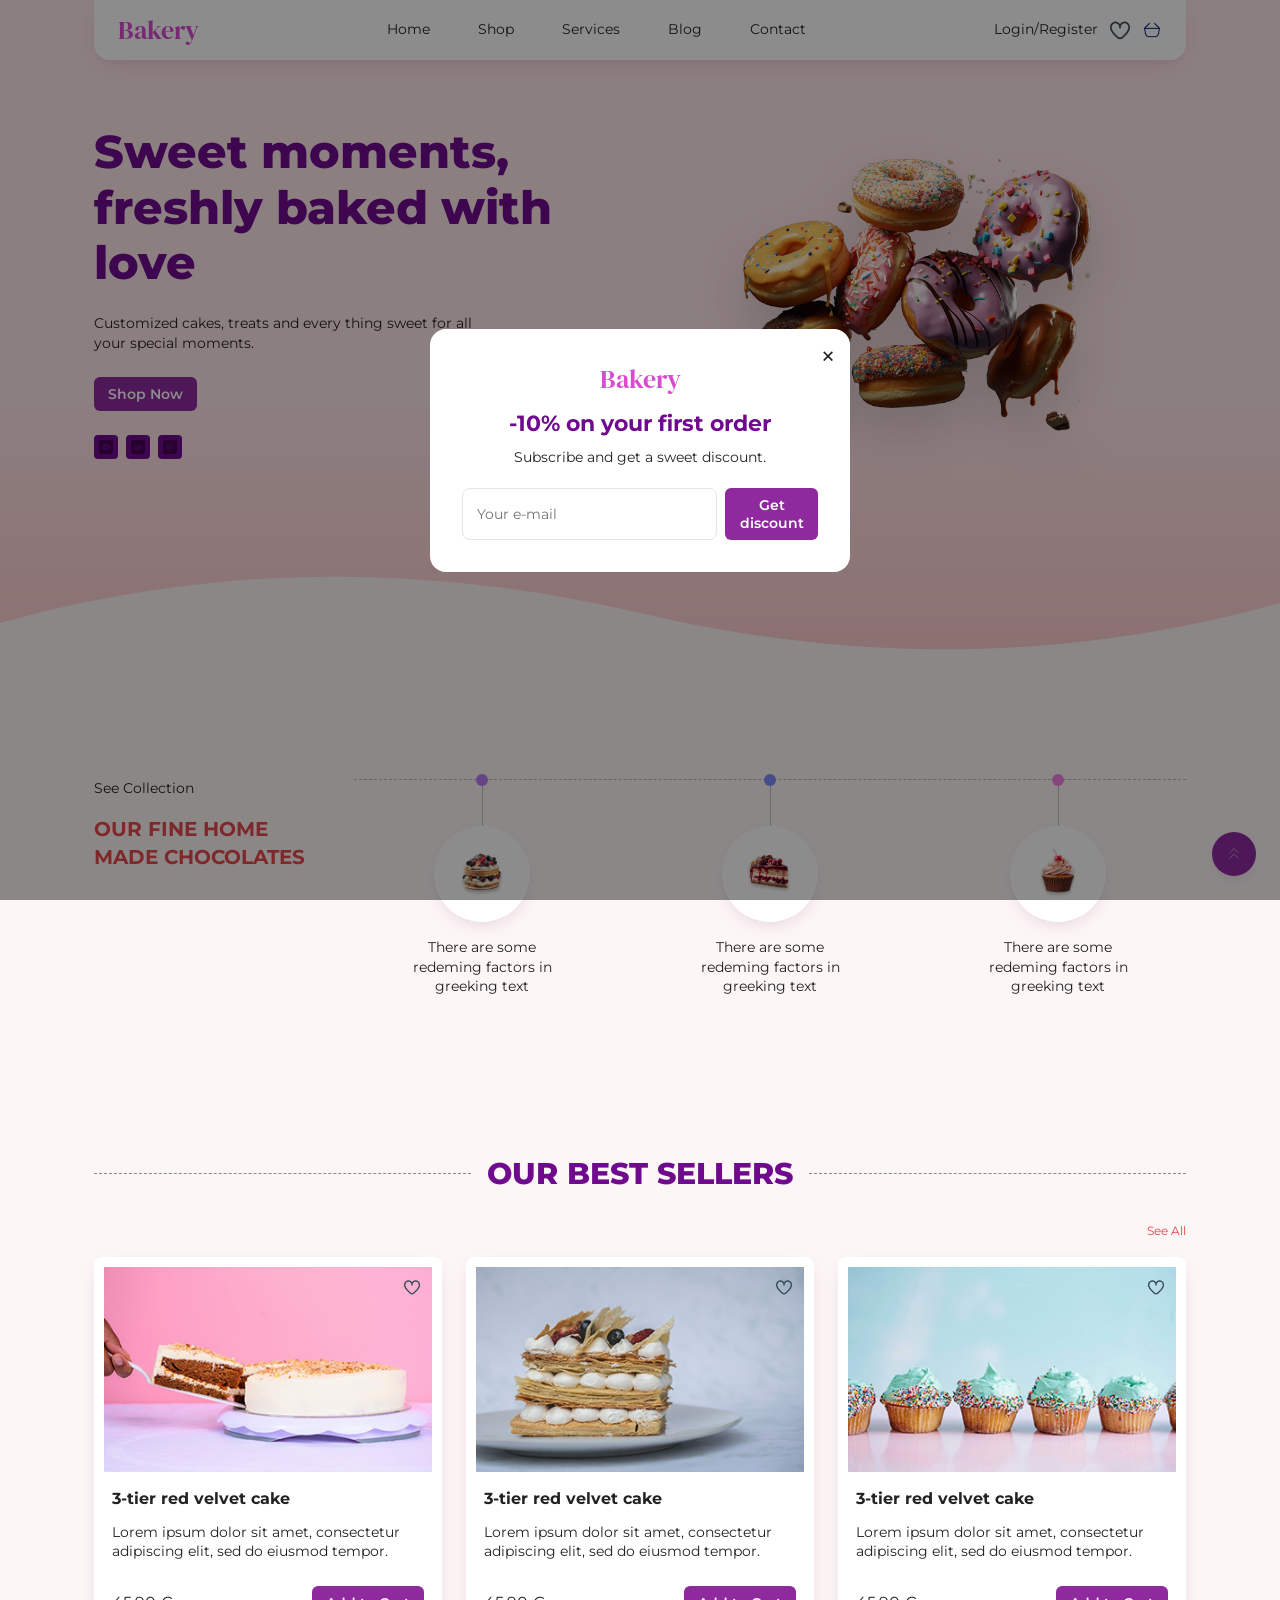
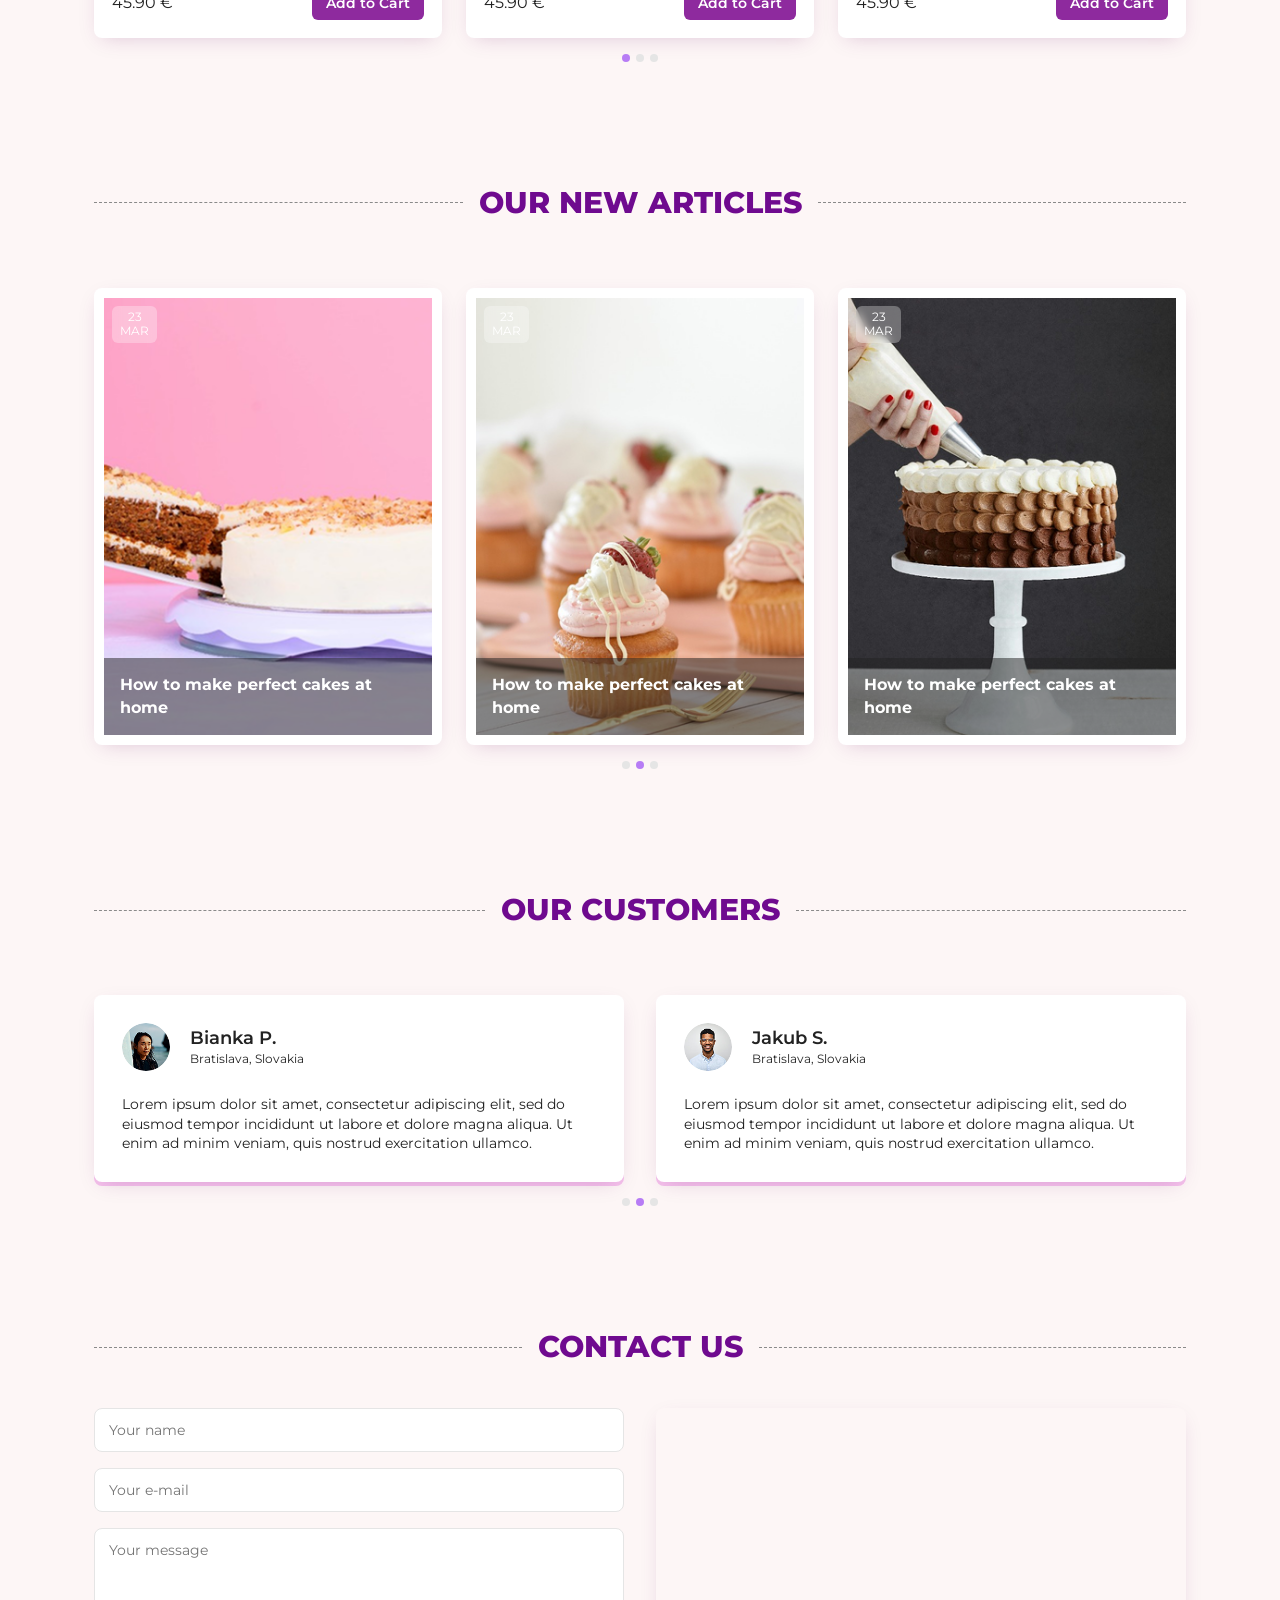
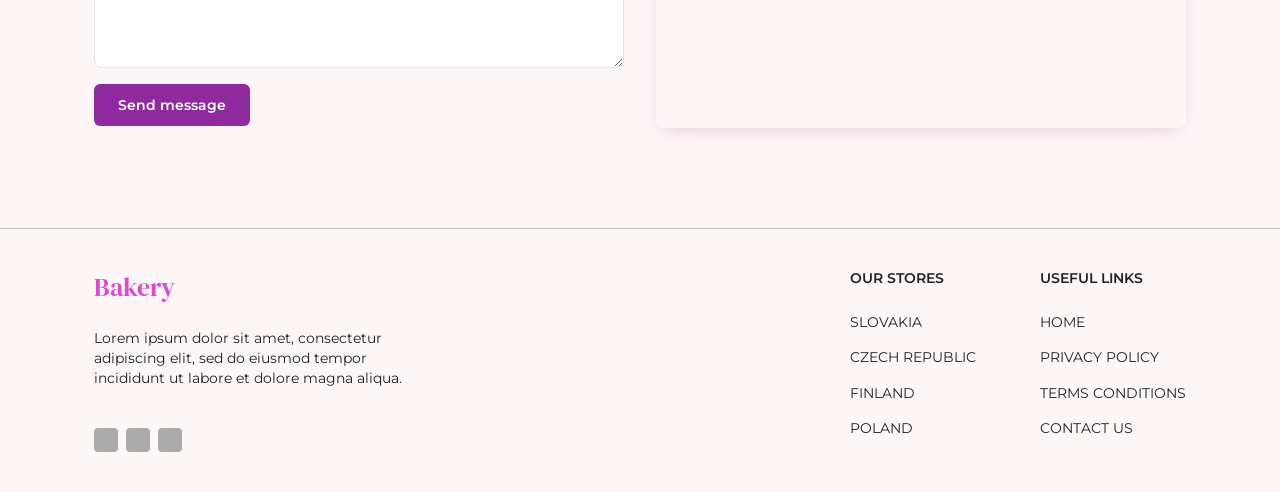
==== index.html @ d90d0b46 "Finish" ====
<!doctype html>
<html lang="en">
  <head>
    <meta charset="UTF-8" />
    <meta name="viewport" content="width=device-width, initial-scale=1.0" />
    <title>Bakery — Sweet moments, freshly baked with love</title>
    <link rel="preconnect" href="https://fonts.googleapis.com" />
    <link
      href="https://fonts.googleapis.com/css2?family=DM+Serif+Display&family=Montserrat:wght@400;500;600;700;800&display=swap"
      rel="stylesheet"
    />
    <link rel="stylesheet" href="css/style.css" />
  </head>
  <body>
    <header class="header">
      <div class="container">
        <nav class="nav">
          <a href="#" class="logo">Bakery</a>
          <ul class="nav__menu">
            <li><a href="#">Home</a></li>
            <li><a href="#">Shop</a></li>
            <li><a href="#">Services</a></li>
            <li><a href="#">Blog</a></li>
            <li><a href="#contact">Contact</a></li>
          </ul>
          <div class="nav__actions">
            <a href="#">Login/Register</a>
            <img class="nav__icon" src="scss/assets/icons/fi-rr-heart.png" alt="Favourites" />
            <img class="nav__icon" src="scss/assets/icons/basket.png" alt="Cart" />
          </div>
        </nav>
      </div>
    </header>
    <section class="hero">
      <div class="container hero__content">
        <div>
          <h1>Sweet moments, freshly baked with love</h1>
          <p>Customized cakes, treats and every thing sweet for all your special moments.</p>
          <a href="#" class="btn">Shop Now</a>
          <div class="socials">
            <a href="#" aria-label="Facebook">
              <img src="scss/assets/icons/facebook.png" alt="" /></a
            ><a href="#" aria-label="LinkedIn">
              <img src="scss/assets/icons/linkedin.png" alt=""
            /></a>
            <a href="#" aria-label="Instagram"
              ><img src="scss/assets/icons/instagram.png" alt=""
            /></a>
          </div>
        </div>
        <img class="hero__img" src="scss/assets/images/headerimg.png" alt="Glazed donuts" />
      </div>
      <img class="hero__arrow" src="scss/assets/icons/arrow-down.svg" alt="" />
      <svg class="hero__wave" viewBox="0 0 1440 120" preserveAspectRatio="none">
        <path
          d="M0,60 C240,0 480,0 720,50 C960,100 1200,100 1440,40 L1440,120 L0,120 Z"
          fill="#fdf6f6"
        />
      </svg>
    </section>

    <section class="container collection">
      <div>
        <p class="collection__label">See Collection</p>
        <h2 class="collection__title">Our fine home made chocolates</h2>
      </div>
      <div class="collection__items">
        <div class="collection__item">
          <span class="collection__dot collection__dot--1"></span>
          <span class="collection__line"></span>
          <div class="collection__circle">
            <img src="scss/assets/images/cake1.png" alt="Dessert" />
          </div>
          <p>There are some redeming factors in greeking text</p>
        </div>
        <div class="collection__item">
          <span class="collection__dot collection__dot--2"></span>
          <span class="collection__line"></span>
          <div class="collection__circle">
            <img src="scss/assets/images/cake2.png" alt="Dessert" />
          </div>
          <p>There are some redeming factors in greeking text</p>
        </div>
        <div class="collection__item">
          <span class="collection__dot collection__dot--3"></span>
          <span class="collection__line"></span>
          <div class="collection__circle">
            <img src="scss/assets/images/cake3.png" alt="Dessert" />
          </div>
          <p>There are some redeming factors in greeking text</p>
        </div>
      </div>
    </section>

    <section class="container section">
      <h2 class="section__title">Our Best Sellers</h2>
      <div class="see-all"><a href="#">See All</a></div>
      <div class="grid-3">
        <article class="card product">
          <div class="product__img">
            <img
              src="scss/assets/images/Rectangle 332.png"
              alt="3-tier red velvet cake"
              loading="lazy"
            /><img
              class="product__fav"
              src="scss/assets/icons/fi-rr-heart.png"
              alt="Add to favourites"
            />
          </div>
          <div class="product__body">
            <h3>3-tier red velvet cake</h3>
            <p>Lorem ipsum dolor sit amet, consectetur adipiscing elit, sed do eiusmod tempor.</p>
            <div class="product__footer">
              <span>45.90 €</span><button class="btn">Add to Cart</button>
            </div>
          </div>
        </article>
        <article class="card product">
          <div class="product__img">
            <img
              src="scss/assets/images/Rectangle 333.png"
              alt="3-tier red velvet cake"
              loading="lazy"
            /><img
              class="product__fav"
              src="scss/assets/icons/fi-rr-heart.png"
              alt="Add to favourites"
            />
          </div>
          <div class="product__body">
            <h3>3-tier red velvet cake</h3>
            <p>Lorem ipsum dolor sit amet, consectetur adipiscing elit, sed do eiusmod tempor.</p>
            <div class="product__footer">
              <span>45.90 €</span><button class="btn">Add to Cart</button>
            </div>
          </div>
        </article>
        <article class="card product">
          <div class="product__img">
            <img
              src="scss/assets/images/Rectangle 334.png"
              alt="3-tier red velvet cake"
              loading="lazy"
            />
            <img
              class="product__fav"
              src="scss/assets/icons/fi-rr-heart.png"
              alt="Add to favourites"
            />
          </div>
          <div class="product__body">
            <h3>3-tier red velvet cake</h3>
            <p>Lorem ipsum dolor sit amet, consectetur adipiscing elit, sed do eiusmod tempor.</p>
            <div class="product__footer">
              <span>45.90 €</span>
              <button class="btn">Add to Cart</button>
            </div>
          </div>
        </article>
      </div>
      <div class="dots"><span class="active"></span><span></span><span></span></div>
    </section>

    <section class="container section articles">
      <h2 class="section__title">Our New Articles</h2>
      <div class="grid-3">
        <article class="card article">
          <div class="article__img">
            <img src="scss/assets/images/R.png" alt="Article" loading="lazy" />
            <div class="article__date">23<br />Mar</div>
            <div class="article__title">How to make perfect cakes at home</div>
          </div>
        </article>
        <article class="card article">
          <div class="article__img">
            <img src="scss/assets/images/R12.png" alt="Article" loading="lazy" />
            <div class="article__date">23<br />Mar</div>
            <div class="article__title">How to make perfect cakes at home</div>
          </div>
        </article>
        <article class="card article">
          <div class="article__img">
            <img src="scss/assets/images/R32.png" alt="Article" loading="lazy" />
            <div class="article__date">23<br />Mar</div>
            <div class="article__title">How to make perfect cakes at home</div>
          </div>
        </article>
      </div>
      <div class="dots"><span></span><span class="active"></span><span></span></div>
    </section>

    <section class="container section">
      <h2 class="section__title">Our Customers</h2>
      <div class="customers__grid">
        <div class="review">
          <div class="review__head">
            <img src="scss/assets/images/Ellipse 27.png" alt="Bianka P." />
            <div>
              <p class="review__name">Bianka P.</p>
              <p class="review__city">Bratislava, Slovakia</p>
            </div>
          </div>
          <p class="review__text">
            Lorem ipsum dolor sit amet, consectetur adipiscing elit, sed do eiusmod tempor
            incididunt ut labore et dolore magna aliqua. Ut enim ad minim veniam, quis nostrud
            exercitation ullamco.
          </p>
        </div>
        <div class="review">
          <div class="review__head">
            <img src="scss/assets/images/Ellipse 28.png" alt="Jakub S." />
            <div>
              <p class="review__name">Jakub S.</p>
              <p class="review__city">Bratislava, Slovakia</p>
            </div>
          </div>
          <p class="review__text">
            Lorem ipsum dolor sit amet, consectetur adipiscing elit, sed do eiusmod tempor
            incididunt ut labore et dolore magna aliqua. Ut enim ad minim veniam, quis nostrud
            exercitation ullamco.
          </p>
        </div>
      </div>
      <div class="dots"><span></span><span class="active"></span><span></span></div>
    </section>

    <section class="container section contact" id="contact">
      <h2 class="section__title">Contact Us</h2>
      <div class="contact__grid">
        <form class="form" action="#" onsubmit="return false;">
          <input class="form__input" type="text" placeholder="Your name" required />
          <input class="form__input" type="email" placeholder="Your e-mail" required />
          <textarea class="form__input form__textarea" placeholder="Your message"></textarea>
          <button class="btn form__btn" type="submit">Send message</button>
        </form>
        <iframe
          class="contact__map"
          src="https://www.google.com/maps?q=Bratislava&output=embed"
          loading="lazy"
          title="Bakery on map"
        ></iframe>
      </div>
    </section>

    <footer class="footer">
      <div class="container footer__inner">
        <div>
          <p class="logo">Bakery</p>
          <p class="footer__text">
            Lorem ipsum dolor sit amet, consectetur adipiscing elit, sed do eiusmod tempor
            incididunt ut labore et dolore magna aliqua.
          </p>
          <div class="socials socials--muted">
            <a href="#" aria-label="Facebook"
              ><img src="scss/assets/icons/facebook1.png" alt="" /></a
            ><a href="#" aria-label="LinkedIn"
              ><img src="scss/assets/icons/linkedin1.png" alt="" /></a
            ><a href="#" aria-label="Instagram"
              ><img src="scss/assets/icons/instagram1.png" alt=""
            /></a>
          </div>
        </div>
        <div>
          <h4>Our Stores</h4>
          <ul>
            <li><a href="#">Slovakia</a></li>
            <li><a href="#">Czech Republic</a></li>
            <li><a href="#">Finland</a></li>
            <li><a href="#">Poland</a></li>
          </ul>
        </div>
        <div>
          <h4>Useful Links</h4>
          <ul>
            <li><a href="#">Home</a></li>
            <li><a href="#">Privacy Policy</a></li>
            <li><a href="#">Terms Conditions</a></li>
            <li><a href="#">Contact Us</a></li>
          </ul>
        </div>
      </div>
    </footer>
    <a href="#" class="to-top" aria-label="Back to top"
      ><img src="scss/assets/icons/arrow-down.svg" alt=""
    /></a>

    <input type="checkbox" id="popup-close" class="popup-toggle" hidden />
    <div class="popup">
      <div class="popup__box">
        <label for="popup-close" class="popup__close" aria-label="Close">&times;</label>
        <p class="logo">Bakery</p>
        <h3 class="popup__title">-10% on your first order</h3>
        <p class="popup__text">Subscribe and get a sweet discount.</p>
        <div class="popup__form">
          <input class="form__input" type="email" placeholder="Your e-mail" /><label
            for="popup-close"
            class="btn"
            >Get discount</label
          >
        </div>
      </div>
    </div>
  </body>
</html>
---- css/style.css ----
:root {
  --bg: #fdf6f6;
  --text: #222;
  --brand: #6f0a8f;
  --primary: #8e2a9e;
  --logo: #d94bd0;
  --coral: #e5484d;
  --radius: 8px;
  --transition: 0.3s ease;
}

*,
*::before,
*::after {
  box-sizing: border-box;
  margin: 0;
  padding: 0;
}

html {
  scroll-behavior: smooth;
}

body {
  font-family: 'Montserrat', sans-serif;
  background: var(--bg);
  color: var(--text);
  line-height: 1.4;
}

a {
  color: inherit;
  text-decoration: none;
}

ul {
  list-style: none;
}

img {
  display: block;
  max-width: 100%;
}

.container {
  max-width: 1140px;
  margin: 0 auto;
  padding: 0 24px;
}
@media (min-width: 1920px) {
  .container {
    max-width: 1440px;
  }
}
@media (max-width: 320px) {
  .container {
    padding: 0 12px;
  }
}

.logo {
  font-family: 'DM Serif Display', serif;
  font-size: 26px;
  color: var(--logo);
}

.btn {
  display: inline-block;
  background: #8e2a9e;
  color: #fff;
  border: 0;
  border-radius: 6px;
  padding: 8px 14px;
  font:
    600 14px 'Montserrat',
    sans-serif;
  cursor: pointer;
  transition:
    opacity var(--transition),
    transform var(--transition);
}
.btn:hover {
  opacity: 0.85;
  transform: scale(1.05);
}

.socials {
  display: flex;
  gap: 8px;
}
.socials a {
  width: 24px;
  height: 24px;
  border-radius: 4px;
  background: #6f0a8f;
  display: grid;
  place-items: center;
}
.socials a img {
  width: 14px;
  height: 14px;
}
.socials--muted a {
  background: rgba(138, 138, 138, 0.7);
}

.dots {
  display: flex;
  justify-content: center;
  gap: 6px;
  margin-top: 16px;
}
.dots span {
  width: 8px;
  height: 8px;
  border-radius: 50%;
  background: #e5e5e5;
}
.dots span.active {
  background: #b77cf5;
}

.section {
  padding-top: 60px;
  padding-bottom: 60px;
}
.section__title {
  display: flex;
  align-items: center;
  gap: 16px;
  font-size: 24px;
  font-weight: 800;
  text-transform: uppercase;
  color: #6f0a8f;
}
@media (min-width: 768px) {
  .section__title {
    font-size: 30px;
  }
}
.section__title::before,
.section__title::after {
  content: '';
  flex: 1;
  border-top: 1px dashed #8a8a8a;
}

.grid-3 {
  display: grid;
  gap: 24px;
  margin-top: 16px;
}
@media (min-width: 768px) {
  .grid-3 {
    grid-template-columns: repeat(3, 1fr);
  }
}

.card {
  transition:
    transform 0.3s,
    box-shadow 0.3s;
}
.card:hover {
  transform: translateY(-6px);
  box-shadow: 0 14px 30px -10px rgba(110, 30, 110, 0.35);
}
.card {
  background: #fff;
  border-radius: 8px;
  padding: 10px;
  box-shadow: 0 6px 20px -8px rgba(110, 30, 110, 0.25);
}

@keyframes float {
  0%,
  100% {
    transform: translateY(0) rotate(0);
  }
  50% {
    transform: translateY(-18px) rotate(3deg);
  }
}
@keyframes bounce {
  0%,
  100% {
    transform: translateY(0);
  }
  50% {
    transform: translateY(10px);
  }
}
@keyframes fadeUp {
  from {
    opacity: 0;
    transform: translateY(30px);
  }
  to {
    opacity: 1;
    transform: translateY(0);
  }
}
@keyframes popupIn {
  from {
    opacity: 0;
    transform: scale(0.8);
  }
  to {
    opacity: 1;
    transform: scale(1);
  }
}
.header {
  position: sticky;
  top: 0;
  z-index: 50;
  background: #ffe6e8;
}

.nav {
  display: flex;
  align-items: center;
  justify-content: space-between;
  background: #fff;
  padding: 12px 24px;
  border-radius: 0 0 16px 16px;
  box-shadow: 0 6px 20px -8px rgba(110, 30, 110, 0.25);
}
.nav__menu {
  display: none;
  gap: 48px;
  font-size: 14px;
}
@media (min-width: 768px) {
  .nav__menu {
    display: flex;
  }
}
.nav__menu a {
  position: relative;
  transition: color var(--transition);
}
.nav__menu a::after {
  content: '';
  position: absolute;
  left: 0;
  bottom: -4px;
  width: 0;
  height: 2px;
  background: var(--primary);
  transition: width var(--transition);
}
.nav__menu a:hover {
  color: var(--primary);
}
.nav__menu a:hover::after {
  width: 100%;
}
@media (max-width: 1024px) {
  .nav__menu {
    gap: 24px;
  }
}
.nav__actions {
  display: flex;
  align-items: center;
  gap: 12px;
  font-size: 14px;
}
.nav__actions img {
  width: 20px;
  height: 20px;
}

@media (max-width: 320px) {
  .nav {
    padding: 10px 12px;
  }
  .nav__actions a {
    display: none;
  }
}
.hero {
  position: relative;
  padding-bottom: 160px;
  background: linear-gradient(180deg, #ffe6e8 0%, #ffe6e8 55%, #ffc9cc 100%);
}
.hero__wave {
  position: absolute;
  left: 0;
  bottom: 0;
  width: 100%;
  height: 120px;
}
.hero__content {
  display: grid;
  gap: 32px;
  align-items: center;
  padding-top: 64px;
  animation: fadeUp 1s ease both;
}
@media (min-width: 768px) {
  .hero__content {
    grid-template-columns: 1fr 1fr;
  }
}
.hero h1 {
  font-size: 36px;
  font-weight: 800;
  line-height: 1.2;
  color: #6f0a8f;
}
@media (min-width: 768px) {
  .hero h1 {
    font-size: 46px;
  }
}
@media (min-width: 1920px) {
  .hero h1 {
    font-size: 60px;
  }
}
@media (max-width: 320px) {
  .hero h1 {
    font-size: 28px;
  }
}
.hero p {
  margin: 24px 0;
  max-width: 380px;
  font-size: 14px;
}
.hero .socials {
  margin-top: 24px;
}
.hero__img {
  width: 100%;
  max-width: 440px;
  margin: 0 auto;
  filter: drop-shadow(0 25px 25px rgba(0, 0, 0, 0.15));
  animation: float 5s ease-in-out infinite;
}
.hero__arrow {
  display: block;
  margin: 24px auto 0;
  width: 40px;
  height: 40px;
  animation: bounce 1.6s ease-in-out infinite;
}

.collection {
  display: grid;
  gap: 40px;
  padding: 96px 24px;
}
@media (min-width: 768px) {
  .collection {
    grid-template-columns: 220px 1fr;
  }
}
.collection__label {
  font-size: 14px;
}
.collection__title {
  margin-top: 16px;
  font-size: 20px;
  font-weight: 700;
  text-transform: uppercase;
  color: #e5484d;
}
.collection__items {
  position: relative;
  display: grid;
  gap: 32px;
  border-top: 1px dashed rgba(138, 138, 138, 0.6);
}
@media (min-width: 640px) {
  .collection__items {
    grid-template-columns: repeat(3, 1fr);
  }
}
.collection__item {
  display: flex;
  flex-direction: column;
  align-items: center;
  text-align: center;
}
.collection__item p {
  margin-top: 16px;
  max-width: 150px;
  font-size: 14px;
}
.collection__dot {
  width: 12px;
  height: 12px;
  margin-top: -6px;
  border-radius: 50%;
}
.collection__dot--1 {
  background: #b77cf5;
}
.collection__dot--2 {
  background: #7b8cf7;
}
.collection__dot--3 {
  background: #f27fe6;
}
.collection__line {
  height: 40px;
  border-left: 1px solid rgba(138, 138, 138, 0.5);
}
.collection__circle {
  width: 96px;
  height: 96px;
  border-radius: 50%;
  background: #fff;
  box-shadow: 0 6px 20px -8px rgba(110, 30, 110, 0.25);
  display: grid;
  place-items: center;
}
.collection__circle img {
  width: 64px;
  height: 64px;
  border-radius: 50%;
  object-fit: cover;
}

.see-all {
  margin-top: 24px;
  text-align: right;
}
.see-all a {
  font-size: 12px;
  color: #e5484d;
}

.product__img {
  position: relative;
}
.product__img img {
  width: 100%;
  aspect-ratio: 16/10;
  object-fit: cover;
}
.product__img .product__fav {
  position: absolute;
  top: 12px;
  right: 12px;
  width: 16px;
  height: 16px;
  aspect-ratio: auto;
  object-fit: contain;
}
.product__body {
  padding: 8px;
}
.product h3 {
  margin-top: 8px;
  font-size: 16px;
}
.product p {
  margin-top: 12px;
  font-size: 14px;
}
.product__footer {
  margin-top: 24px;
  display: flex;
  justify-content: space-between;
  align-items: center;
}

.articles .grid-3 {
  margin-top: 64px;
}

.article__img {
  position: relative;
  aspect-ratio: 3/4;
  overflow: hidden;
}
.article__img img {
  width: 100%;
  height: 100%;
  object-fit: cover;
}
.article__date {
  position: absolute;
  top: 8px;
  left: 8px;
  padding: 4px 8px;
  border-radius: 6px;
  background: rgba(255, 255, 255, 0.3);
  backdrop-filter: blur(4px);
  color: #fff;
  font-size: 12px;
  text-align: center;
  text-transform: uppercase;
  line-height: 1.2;
}
.article__title {
  position: absolute;
  left: 0;
  right: 0;
  bottom: 0;
  padding: 16px;
  background: rgba(34, 34, 34, 0.5);
  color: #fff;
  font-weight: 700;
}

.customers__grid {
  display: grid;
  gap: 32px;
  margin-top: 64px;
}
@media (min-width: 768px) {
  .customers__grid {
    grid-template-columns: 1fr 1fr;
  }
}

.review {
  background: #fff;
  border-radius: 8px;
  padding: 28px;
  box-shadow:
    0 6px 20px -8px rgba(110, 30, 110, 0.25),
    0 4px 0 0 #f5c2ec;
}
.review__head {
  display: flex;
  align-items: center;
  gap: 20px;
}
.review__head img {
  width: 48px;
  height: 48px;
  border-radius: 50%;
  object-fit: cover;
}
.review__name {
  font-size: 18px;
  font-weight: 600;
}
.review__city {
  font-size: 12px;
}
.review__text {
  margin-top: 24px;
  font-size: 14px;
}

.contact__grid {
  display: grid;
  grid-template-columns: 1fr 1fr;
  gap: 32px;
  margin-top: 40px;
}
@media (max-width: 768px) {
  .contact__grid {
    grid-template-columns: 1fr;
  }
}
.contact__map {
  width: 100%;
  min-height: 320px;
  border: 0;
  border-radius: var(--radius);
  box-shadow: 0 6px 20px -8px rgba(110, 30, 110, 0.25);
}

.footer {
  margin-top: 40px;
  border-top: 1px solid rgba(138, 138, 138, 0.5);
}
.footer__inner {
  display: grid;
  gap: 40px;
  padding: 40px 24px;
}
@media (min-width: 768px) {
  .footer__inner {
    grid-template-columns: 1fr auto auto;
    gap: 64px;
  }
}
.footer__text {
  margin-top: 24px;
  max-width: 320px;
  font-size: 14px;
}
.footer .socials {
  margin-top: 40px;
}
.footer h4 {
  font-size: 14px;
  font-weight: 600;
  text-transform: uppercase;
}
.footer ul {
  margin-top: 24px;
  font-size: 14px;
  text-transform: uppercase;
}
.footer ul li + li {
  margin-top: 16px;
}
.footer ul a:hover {
  color: #8e2a9e;
}

.form {
  display: flex;
  justify-content: flex-start;
  align-items: stretch;
  gap: 16px;
  flex-direction: column;
}
.form__input {
  width: 100%;
  padding: 12px 14px;
  border: 1px solid #e5e5e5;
  border-radius: var(--radius);
  background: #fff;
  font:
    400 14px 'Montserrat',
    sans-serif;
  transition:
    border-color var(--transition),
    box-shadow var(--transition);
}
.form__input:focus {
  outline: none;
  border-color: var(--primary);
  box-shadow: 0 0 0 3px rgba(142, 42, 158, 0.15);
}
.form__textarea {
  min-height: 140px;
  resize: vertical;
}
.form__btn {
  align-self: flex-start;
  padding: 12px 24px;
}

.popup {
  position: fixed;
  inset: 0;
  z-index: 100;
  display: flex;
  justify-content: center;
  align-items: center;
  gap: 0;
  padding: 16px;
  background: rgba(0, 0, 0, 0.45);
}
.popup__box {
  position: relative;
  width: 100%;
  max-width: 420px;
  padding: 32px;
  border-radius: 16px;
  background: #fff;
  text-align: center;
  animation: popupIn 0.4s ease both;
}
@media (max-width: 320px) {
  .popup__box {
    padding: 20px;
  }
}
.popup__close {
  position: absolute;
  top: 8px;
  right: 14px;
  font-size: 28px;
  cursor: pointer;
  transition:
    transform var(--transition),
    color var(--transition);
}
.popup__close:hover {
  transform: rotate(90deg);
  color: var(--coral);
}
.popup__title {
  margin-top: 12px;
  color: var(--brand);
  font-size: 22px;
}
.popup__text {
  margin: 8px 0 20px;
  font-size: 14px;
}
.popup__form {
  display: flex;
  justify-content: center;
  align-items: stretch;
  gap: 8px;
}
@media (max-width: 320px) {
  .popup__form {
    flex-direction: column;
  }
}

.popup-toggle:checked + .popup {
  display: none;
}

.to-top {
  position: fixed;
  right: 24px;
  bottom: 24px;
  z-index: 40;
  width: 44px;
  height: 44px;
  border-radius: 50%;
  background: var(--primary);
  display: flex;
  justify-content: center;
  align-items: center;
  gap: 0;
  box-shadow: 0 6px 20px -8px rgba(110, 30, 110, 0.25);
  transition: transform var(--transition);
}
.to-top img {
  width: 22px;
  transform: rotate(180deg);
  filter: brightness(10);
}
.to-top:hover {
  transform: translateY(-4px);
}
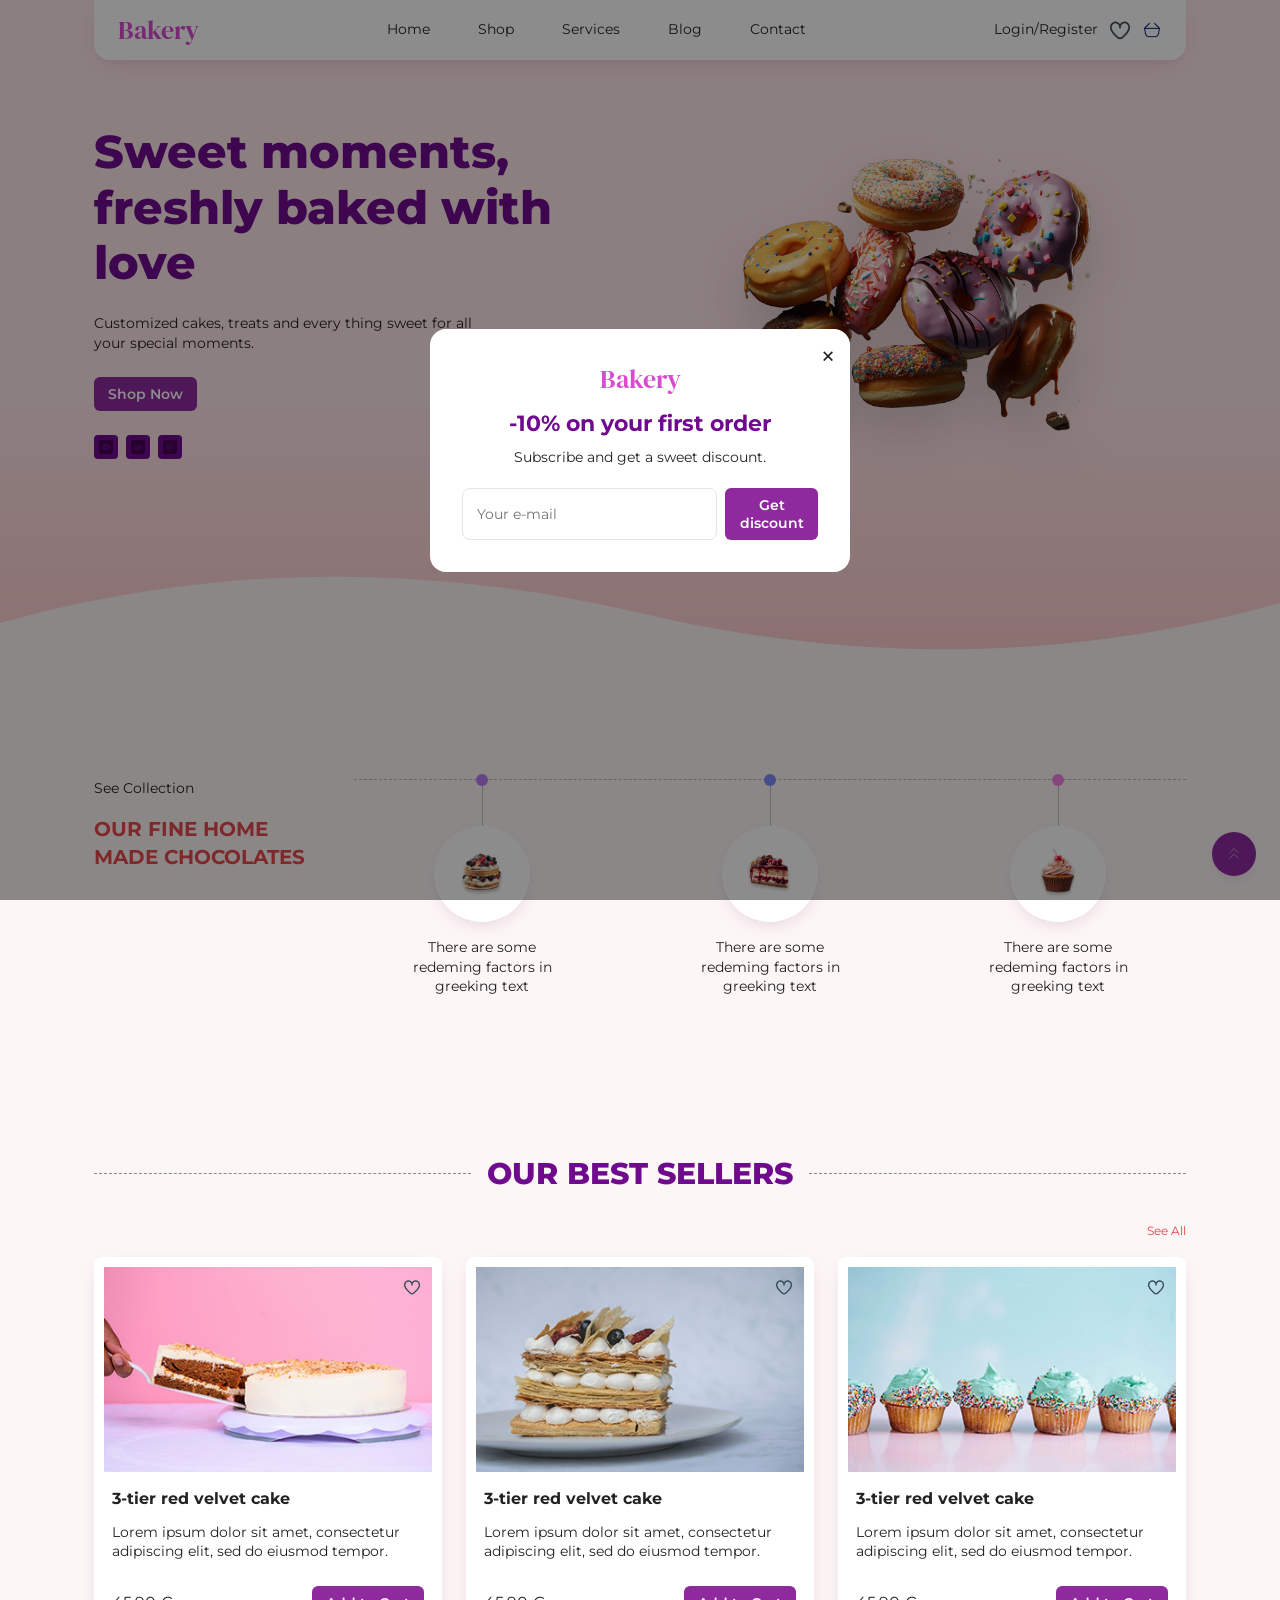
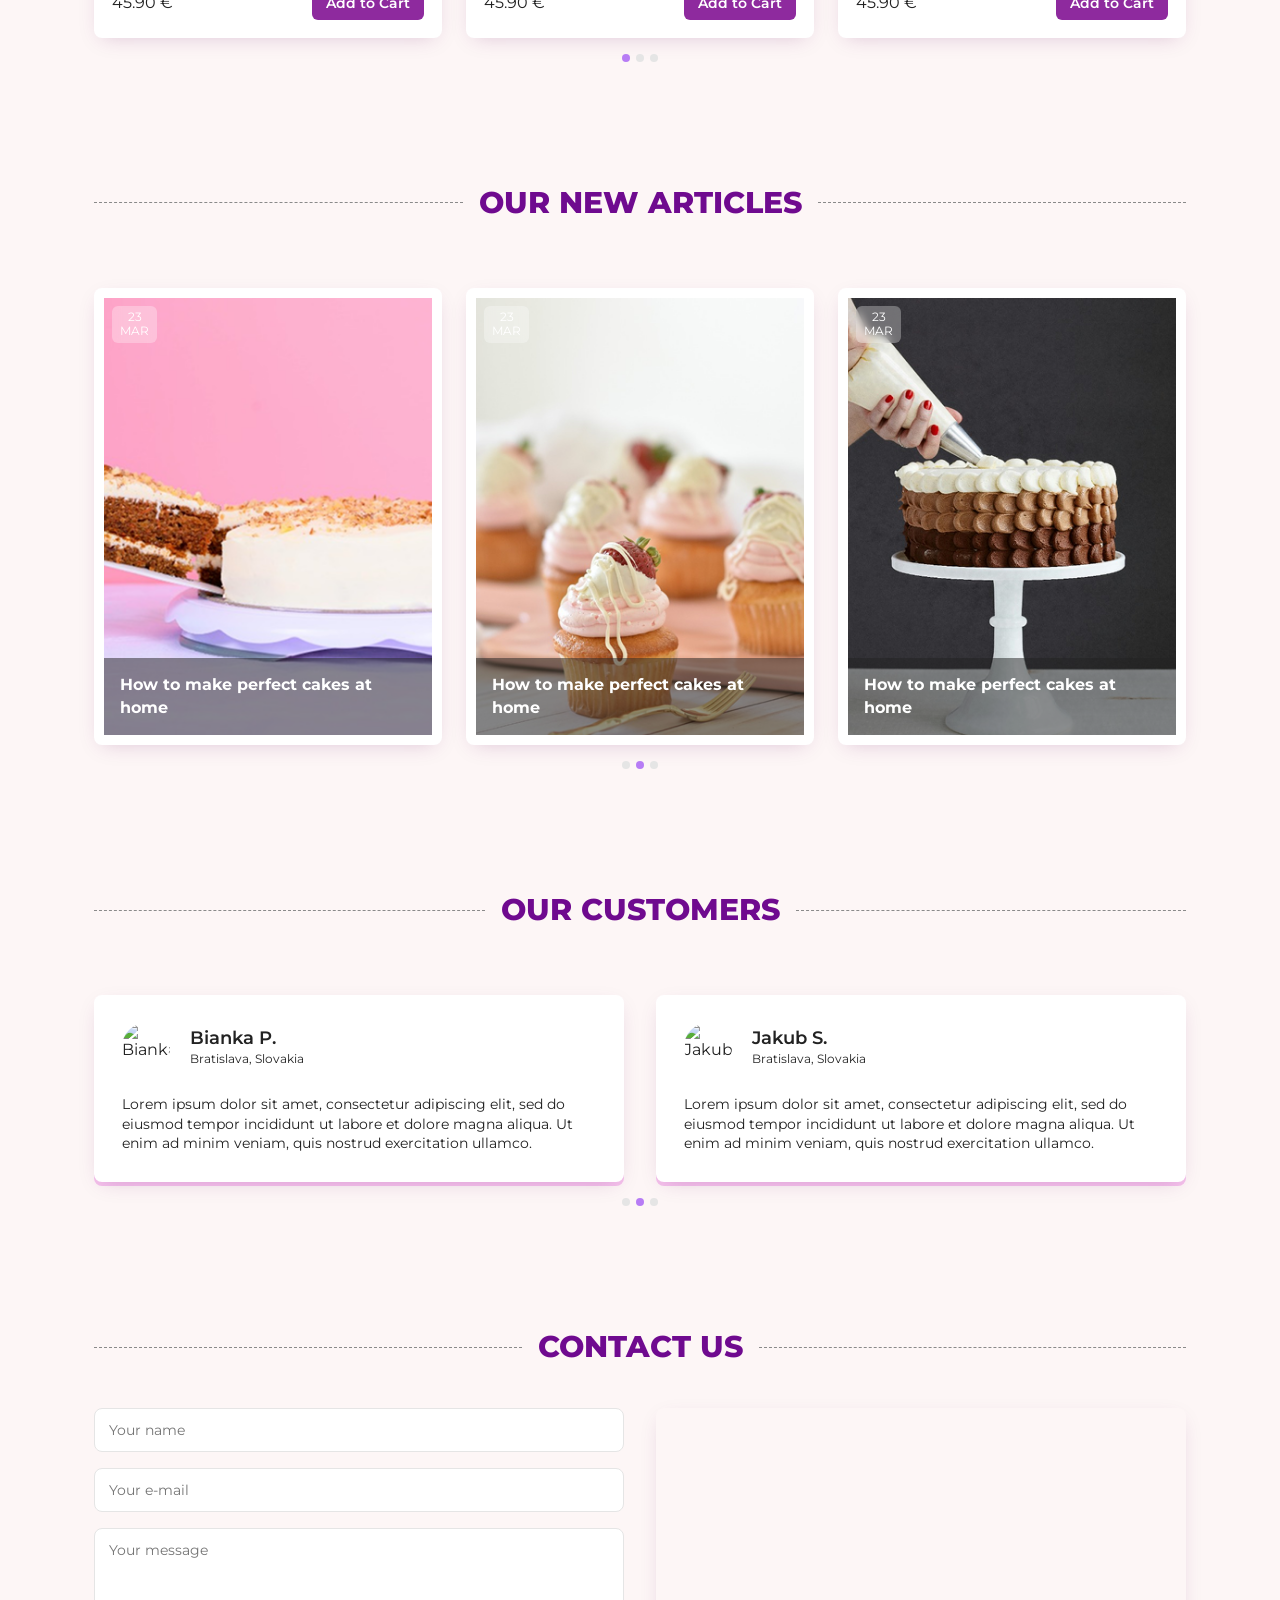
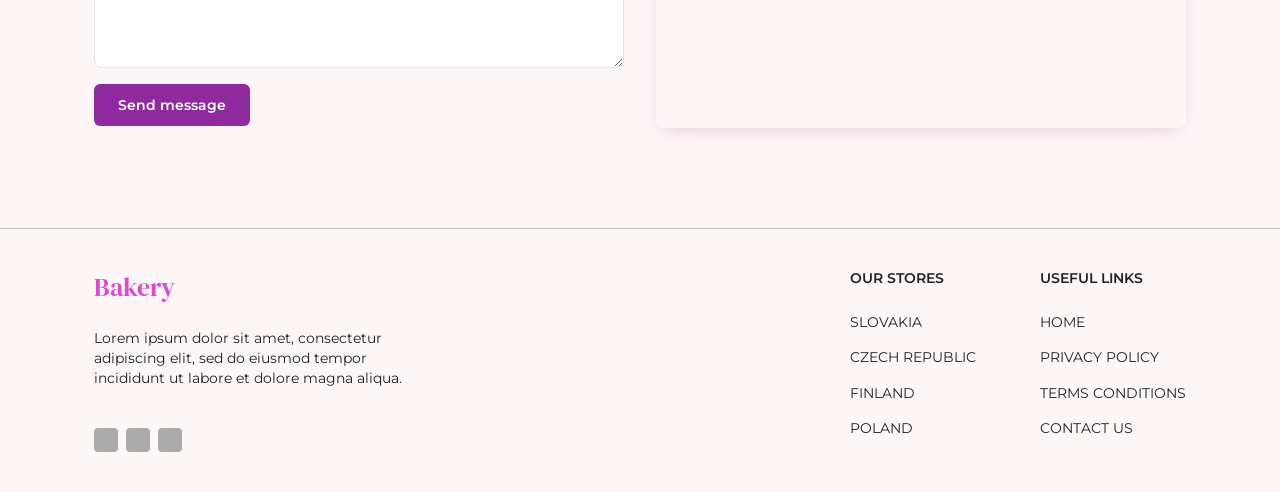
==== commit b7c052ae: "bb" ====
--- a/index.html
+++ b/index.html
@@ -25,8 +25,8 @@
           </ul>
           <div class="nav__actions">
             <a href="#">Login/Register</a>
-            <img class="nav__icon" src="scss/assets/icons/fi-rr-heart.png" alt="Favourites" />
-            <img class="nav__icon" src="scss/assets/icons/basket.png" alt="Cart" />
+            <img class="nav__icon" src="/assets/icons/fi-rr-heart.png" alt="Favourites" />
+            <img class="nav__icon" src="/assets/icons/basket.png" alt="Cart" />
           </div>
         </nav>
       </div>
@@ -38,19 +38,14 @@
           <p>Customized cakes, treats and every thing sweet for all your special moments.</p>
           <a href="#" class="btn">Shop Now</a>
           <div class="socials">
-            <a href="#" aria-label="Facebook">
-              <img src="scss/assets/icons/facebook.png" alt="" /></a
-            ><a href="#" aria-label="LinkedIn">
-              <img src="scss/assets/icons/linkedin.png" alt=""
-            /></a>
-            <a href="#" aria-label="Instagram"
-              ><img src="scss/assets/icons/instagram.png" alt=""
-            /></a>
-          </div>
-        </div>
-        <img class="hero__img" src="scss/assets/images/headerimg.png" alt="Glazed donuts" />
-      </div>
-      <img class="hero__arrow" src="scss/assets/icons/arrow-down.svg" alt="" />
+            <a href="#" aria-label="Facebook"> <img src="/assets/icons/facebook.png" alt="" /></a
+            ><a href="#" aria-label="LinkedIn"> <img src="/assets/icons/linkedin.png" alt="" /></a>
+            <a href="#" aria-label="Instagram"><img src="/assets/icons/instagram.png" alt="" /></a>
+          </div>
+        </div>
+        <img class="hero__img" src="/assets/images/headerimg.png" alt="Glazed donuts" />
+      </div>
+      <img class="hero__arrow" src="/assets/icons/arrow-down.svg" alt="" />
       <svg class="hero__wave" viewBox="0 0 1440 120" preserveAspectRatio="none">
         <path
           d="M0,60 C240,0 480,0 720,50 C960,100 1200,100 1440,40 L1440,120 L0,120 Z"
@@ -69,7 +64,7 @@
           <span class="collection__dot collection__dot--1"></span>
           <span class="collection__line"></span>
           <div class="collection__circle">
-            <img src="scss/assets/images/cake1.png" alt="Dessert" />
+            <img src="/assets/images/cake1.png" alt="Dessert" />
           </div>
           <p>There are some redeming factors in greeking text</p>
         </div>
@@ -77,7 +72,7 @@
           <span class="collection__dot collection__dot--2"></span>
           <span class="collection__line"></span>
           <div class="collection__circle">
-            <img src="scss/assets/images/cake2.png" alt="Dessert" />
+            <img src="/assets/images/cake2.png" alt="Dessert" />
           </div>
           <p>There are some redeming factors in greeking text</p>
         </div>
@@ -85,7 +80,7 @@
           <span class="collection__dot collection__dot--3"></span>
           <span class="collection__line"></span>
           <div class="collection__circle">
-            <img src="scss/assets/images/cake3.png" alt="Dessert" />
+            <img src="/assets/images/cake3.png" alt="Dessert" />
           </div>
           <p>There are some redeming factors in greeking text</p>
         </div>
@@ -99,12 +94,12 @@
         <article class="card product">
           <div class="product__img">
             <img
-              src="scss/assets/images/Rectangle 332.png"
+              src="/assets/images/Rectangle 332.png"
               alt="3-tier red velvet cake"
               loading="lazy"
             /><img
               class="product__fav"
-              src="scss/assets/icons/fi-rr-heart.png"
+              src="/assets/icons/fi-rr-heart.png"
               alt="Add to favourites"
             />
           </div>
@@ -119,12 +114,12 @@
         <article class="card product">
           <div class="product__img">
             <img
-              src="scss/assets/images/Rectangle 333.png"
+              src="/assets/images/Rectangle 333.png"
               alt="3-tier red velvet cake"
               loading="lazy"
             /><img
               class="product__fav"
-              src="scss/assets/icons/fi-rr-heart.png"
+              src="/assets/icons/fi-rr-heart.png"
               alt="Add to favourites"
             />
           </div>
@@ -139,15 +134,11 @@
         <article class="card product">
           <div class="product__img">
             <img
-              src="scss/assets/images/Rectangle 334.png"
+              src="/assets/images/Rectangle 334.png"
               alt="3-tier red velvet cake"
               loading="lazy"
             />
-            <img
-              class="product__fav"
-              src="scss/assets/icons/fi-rr-heart.png"
-              alt="Add to favourites"
-            />
+            <img class="product__fav" src="/assets/icons/fi-rr-heart.png" alt="Add to favourites" />
           </div>
           <div class="product__body">
             <h3>3-tier red velvet cake</h3>
@@ -167,21 +158,21 @@
       <div class="grid-3">
         <article class="card article">
           <div class="article__img">
-            <img src="scss/assets/images/R.png" alt="Article" loading="lazy" />
+            <img src="/assets/images/R.png" alt="Article" loading="lazy" />
             <div class="article__date">23<br />Mar</div>
             <div class="article__title">How to make perfect cakes at home</div>
           </div>
         </article>
         <article class="card article">
           <div class="article__img">
-            <img src="scss/assets/images/R12.png" alt="Article" loading="lazy" />
+            <img src="/assets/images/R12.png" alt="Article" loading="lazy" />
             <div class="article__date">23<br />Mar</div>
             <div class="article__title">How to make perfect cakes at home</div>
           </div>
         </article>
         <article class="card article">
           <div class="article__img">
-            <img src="scss/assets/images/R32.png" alt="Article" loading="lazy" />
+            <img src="/assets/images/R32.png" alt="Article" loading="lazy" />
             <div class="article__date">23<br />Mar</div>
             <div class="article__title">How to make perfect cakes at home</div>
           </div>
@@ -195,7 +186,7 @@
       <div class="customers__grid">
         <div class="review">
           <div class="review__head">
-            <img src="scss/assets/images/Ellipse 27.png" alt="Bianka P." />
+            <img src="/assets/images/Ellipse 27.png 27.png" alt="Bianka P." />
             <div>
               <p class="review__name">Bianka P.</p>
               <p class="review__city">Bratislava, Slovakia</p>
@@ -209,7 +200,7 @@
         </div>
         <div class="review">
           <div class="review__head">
-            <img src="scss/assets/images/Ellipse 28.png" alt="Jakub S." />
+            <img src="/assets/images/Ellipse 28.png 28.png" alt="Jakub S." />
             <div>
               <p class="review__name">Jakub S.</p>
               <p class="review__city">Bratislava, Slovakia</p>
@@ -252,12 +243,10 @@
             incididunt ut labore et dolore magna aliqua.
           </p>
           <div class="socials socials--muted">
-            <a href="#" aria-label="Facebook"
-              ><img src="scss/assets/icons/facebook1.png" alt="" /></a
-            ><a href="#" aria-label="LinkedIn"
-              ><img src="scss/assets/icons/linkedin1.png" alt="" /></a
+            <a href="#" aria-label="Facebook"><img src="/assets/icons/facebook1.png" alt="" /></a
+            ><a href="#" aria-label="LinkedIn"><img src="/assets/icons/linkedin1.png" alt="" /></a
             ><a href="#" aria-label="Instagram"
-              ><img src="scss/assets/icons/instagram1.png" alt=""
+              ><img src="/assets/icons/instagram1.png" alt=""
             /></a>
           </div>
         </div>
@@ -282,7 +271,7 @@
       </div>
     </footer>
     <a href="#" class="to-top" aria-label="Back to top"
-      ><img src="scss/assets/icons/arrow-down.svg" alt=""
+      ><img src="/assets/icons/arrow-down.svg" alt=""
     /></a>
 
     <input type="checkbox" id="popup-close" class="popup-toggle" hidden />
